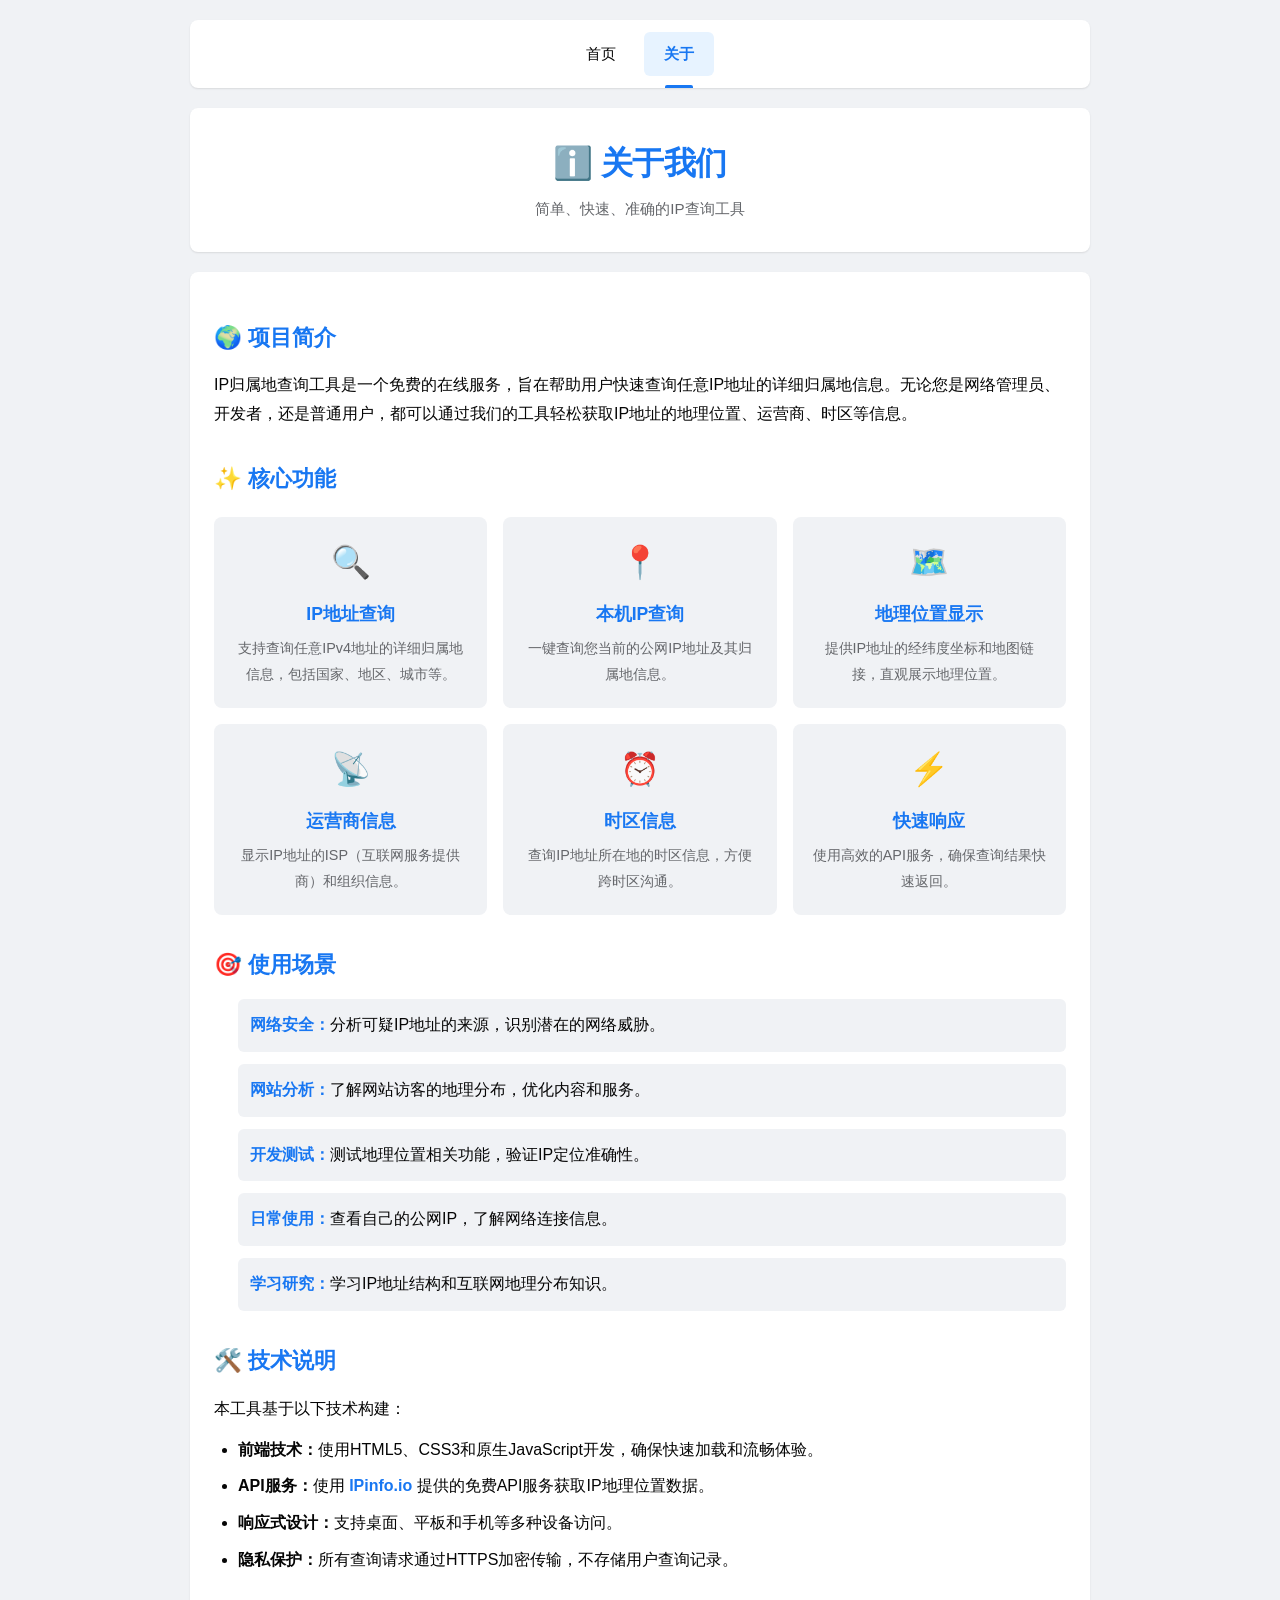
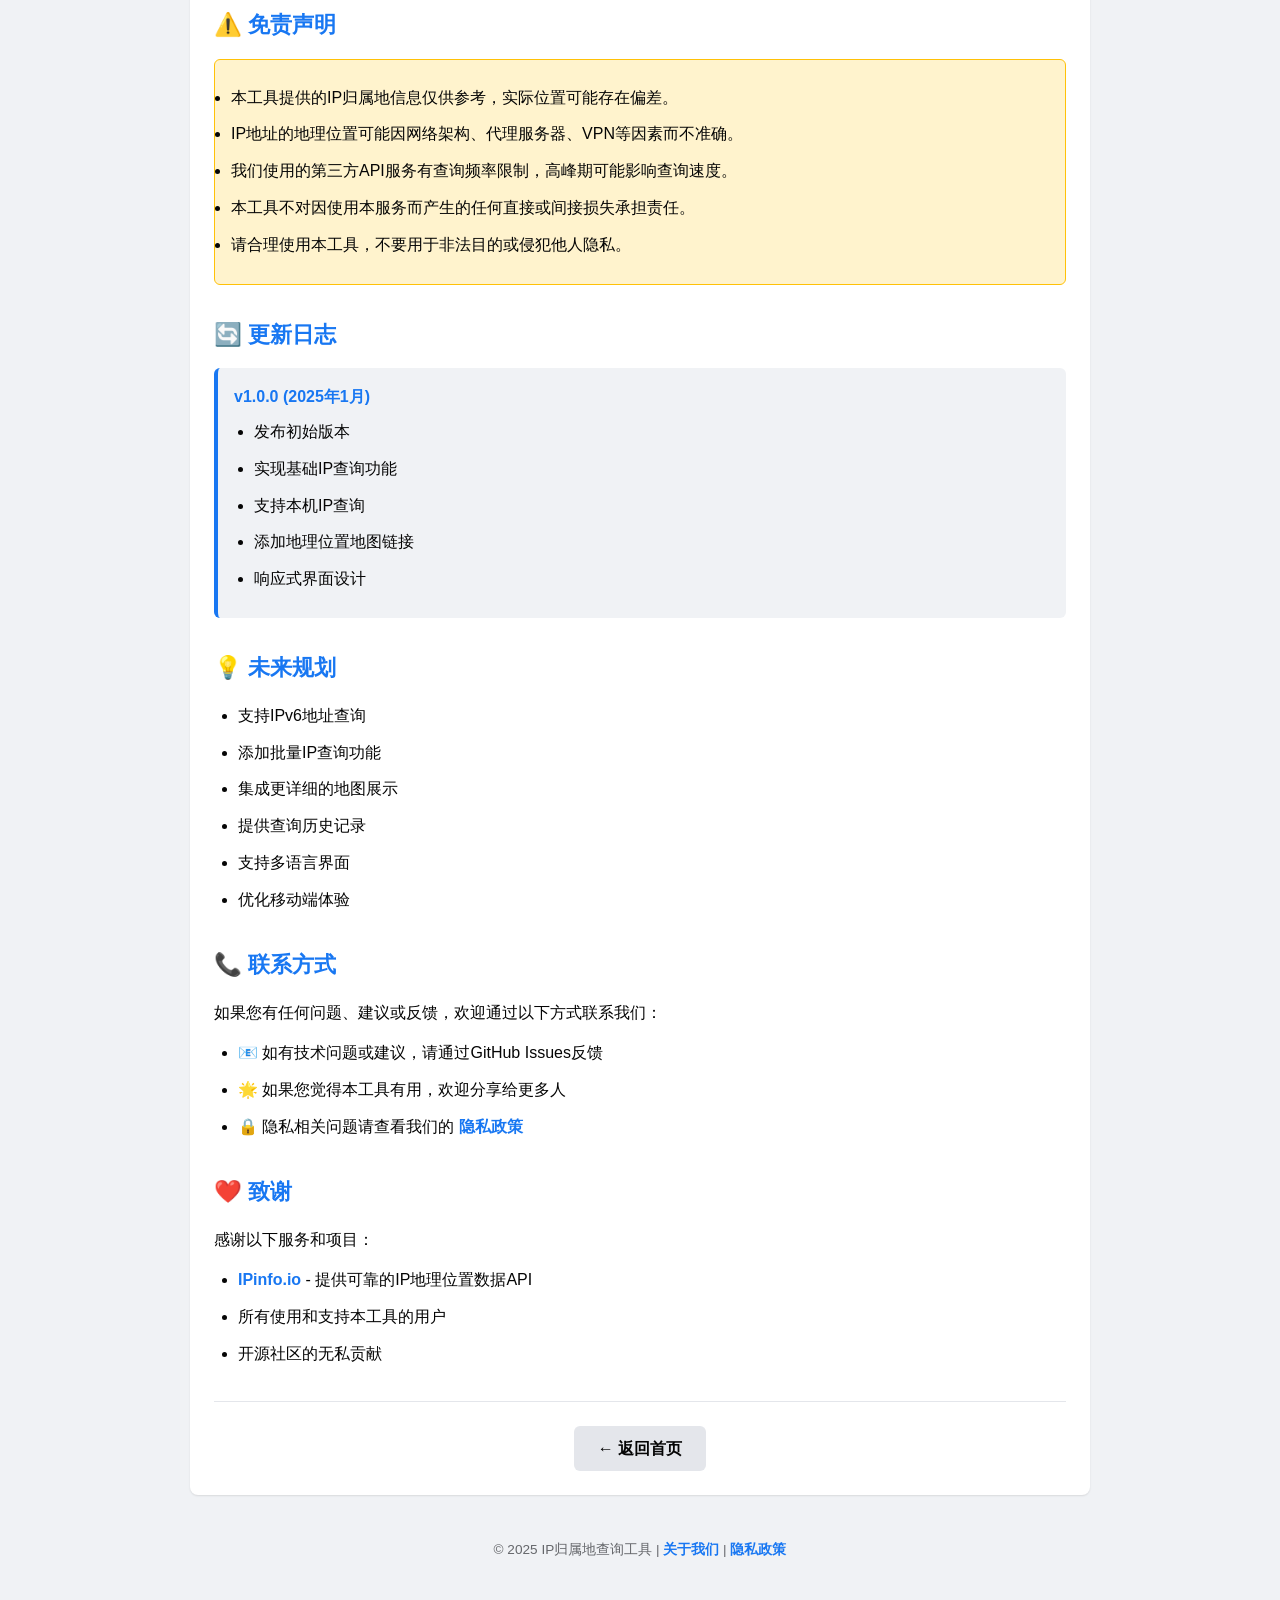
==== about.html @ 3b7e8851 "init" ====
<!DOCTYPE html>
<html lang="zh-CN">
<head>
    <meta charset="UTF-8">
    <meta name="viewport" content="width=device-width, initial-scale=1.0">
    <title>关于我们 - IP归属地查询工具</title>
    <meta name="description" content="了解IP归属地查询工具，一个免费、快速、准确的IP地址查询服务。">
    <link rel="stylesheet" href="css/style.css">
</head>
<body>
    <div class="container">
        <nav class="top-nav">
            <ul>
                <li><a href="index.html">首页</a></li>
                <li><a href="about.html" class="active">关于</a></li>
            </ul>
        </nav>

        <header>
            <h1>ℹ️ 关于我们</h1>
            <p class="subtitle">简单、快速、准确的IP查询工具</p>
        </header>

        <div class="content-section">
            <div class="about-section">
                <h2>🌍 项目简介</h2>
                <p>IP归属地查询工具是一个免费的在线服务，旨在帮助用户快速查询任意IP地址的详细归属地信息。无论您是网络管理员、开发者，还是普通用户，都可以通过我们的工具轻松获取IP地址的地理位置、运营商、时区等信息。</p>
            </div>

            <div class="about-section">
                <h2>✨ 核心功能</h2>
                <div class="features-grid">
                    <div class="feature-item">
                        <div class="feature-icon">🔍</div>
                        <h3>IP地址查询</h3>
                        <p>支持查询任意IPv4地址的详细归属地信息，包括国家、地区、城市等。</p>
                    </div>
                    <div class="feature-item">
                        <div class="feature-icon">📍</div>
                        <h3>本机IP查询</h3>
                        <p>一键查询您当前的公网IP地址及其归属地信息。</p>
                    </div>
                    <div class="feature-item">
                        <div class="feature-icon">🗺️</div>
                        <h3>地理位置显示</h3>
                        <p>提供IP地址的经纬度坐标和地图链接，直观展示地理位置。</p>
                    </div>
                    <div class="feature-item">
                        <div class="feature-icon">📡</div>
                        <h3>运营商信息</h3>
                        <p>显示IP地址的ISP（互联网服务提供商）和组织信息。</p>
                    </div>
                    <div class="feature-item">
                        <div class="feature-icon">⏰</div>
                        <h3>时区信息</h3>
                        <p>查询IP地址所在地的时区信息，方便跨时区沟通。</p>
                    </div>
                    <div class="feature-item">
                        <div class="feature-icon">⚡</div>
                        <h3>快速响应</h3>
                        <p>使用高效的API服务，确保查询结果快速返回。</p>
                    </div>
                </div>
            </div>

            <div class="about-section">
                <h2>🎯 使用场景</h2>
                <ul class="use-cases">
                    <li><strong>网络安全：</strong>分析可疑IP地址的来源，识别潜在的网络威胁。</li>
                    <li><strong>网站分析：</strong>了解网站访客的地理分布，优化内容和服务。</li>
                    <li><strong>开发测试：</strong>测试地理位置相关功能，验证IP定位准确性。</li>
                    <li><strong>日常使用：</strong>查看自己的公网IP，了解网络连接信息。</li>
                    <li><strong>学习研究：</strong>学习IP地址结构和互联网地理分布知识。</li>
                </ul>
            </div>

            <div class="about-section">
                <h2>🛠️ 技术说明</h2>
                <p>本工具基于以下技术构建：</p>
                <ul>
                    <li><strong>前端技术：</strong>使用HTML5、CSS3和原生JavaScript开发，确保快速加载和流畅体验。</li>
                    <li><strong>API服务：</strong>使用 <a href="https://ipinfo.io" target="_blank">IPinfo.io</a> 提供的免费API服务获取IP地理位置数据。</li>
                    <li><strong>响应式设计：</strong>支持桌面、平板和手机等多种设备访问。</li>
                    <li><strong>隐私保护：</strong>所有查询请求通过HTTPS加密传输，不存储用户查询记录。</li>
                </ul>
            </div>

            <div class="about-section">
                <h2>⚠️ 免责声明</h2>
                <div class="disclaimer">
                    <ul>
                        <li>本工具提供的IP归属地信息仅供参考，实际位置可能存在偏差。</li>
                        <li>IP地址的地理位置可能因网络架构、代理服务器、VPN等因素而不准确。</li>
                        <li>我们使用的第三方API服务有查询频率限制，高峰期可能影响查询速度。</li>
                        <li>本工具不对因使用本服务而产生的任何直接或间接损失承担责任。</li>
                        <li>请合理使用本工具，不要用于非法目的或侵犯他人隐私。</li>
                    </ul>
                </div>
            </div>

            <div class="about-section">
                <h2>🔄 更新日志</h2>
                <div class="changelog">
                    <div class="changelog-item">
                        <h4>v1.0.0 (2025年1月)</h4>
                        <ul>
                            <li>发布初始版本</li>
                            <li>实现基础IP查询功能</li>
                            <li>支持本机IP查询</li>
                            <li>添加地理位置地图链接</li>
                            <li>响应式界面设计</li>
                        </ul>
                    </div>
                </div>
            </div>

            <div class="about-section">
                <h2>💡 未来规划</h2>
                <ul>
                    <li>支持IPv6地址查询</li>
                    <li>添加批量IP查询功能</li>
                    <li>集成更详细的地图展示</li>
                    <li>提供查询历史记录</li>
                    <li>支持多语言界面</li>
                    <li>优化移动端体验</li>
                </ul>
            </div>

            <div class="about-section">
                <h2>📞 联系方式</h2>
                <p>如果您有任何问题、建议或反馈，欢迎通过以下方式联系我们：</p>
                <ul>
                    <li>📧 如有技术问题或建议，请通过GitHub Issues反馈</li>
                    <li>🌟 如果您觉得本工具有用，欢迎分享给更多人</li>
                    <li>🔒 隐私相关问题请查看我们的 <a href="privacy.html">隐私政策</a></li>
                </ul>
            </div>

            <div class="about-section">
                <h2>❤️ 致谢</h2>
                <p>感谢以下服务和项目：</p>
                <ul>
                    <li><a href="https://ipinfo.io" target="_blank">IPinfo.io</a> - 提供可靠的IP地理位置数据API</li>
                    <li>所有使用和支持本工具的用户</li>
                    <li>开源社区的无私贡献</li>
                </ul>
            </div>

            <div class="back-link">
                <a href="index.html">← 返回首页</a>
            </div>
        </div>

        <footer>
            <p>© 2025 IP归属地查询工具 | <a href="about.html">关于我们</a> | <a href="privacy.html">隐私政策</a></p>
        </footer>
    </div>
</body>
</html>
---- css/style.css ----
* {
    margin: 0;
    padding: 0;
    box-sizing: border-box;
}

body {
    font-family: -apple-system, BlinkMacSystemFont, 'Segoe UI', Helvetica, Arial, sans-serif;
    background: #f0f2f5;
    min-height: 100vh;
    padding: 20px;
    line-height: 1.6;
}

.container {
    max-width: 900px;
    margin: 0 auto;
}

/* 顶部导航样式 */
.top-nav {
    background: white;
    border-radius: 8px;
    box-shadow: 0 1px 2px rgba(0, 0, 0, 0.1);
    margin-bottom: 20px;
    padding: 12px 24px;
}

.top-nav ul {
    list-style: none;
    display: flex;
    gap: 8px;
    justify-content: center;
    align-items: center;
}

.top-nav li {
    margin: 0;
}

.top-nav a {
    display: block;
    padding: 10px 20px;
    color: #050505;
    text-decoration: none;
    font-size: 15px;
    font-weight: 500;
    border-radius: 6px;
    transition: all 0.2s;
    position: relative;
}

.top-nav a:hover {
    background: #f0f2f5;
    color: #1877f2;
}

.top-nav a.active {
    background: #e7f3ff;
    color: #1877f2;
    font-weight: 600;
}

.top-nav a.active::after {
    content: '';
    position: absolute;
    bottom: -12px;
    left: 50%;
    transform: translateX(-50%);
    width: 40%;
    height: 3px;
    background: #1877f2;
    border-radius: 2px 2px 0 0;
}

/* 头部样式 */
header {
    text-align: center;
    background: white;
    padding: 30px 20px;
    margin-bottom: 20px;
    border-radius: 8px;
    box-shadow: 0 1px 2px rgba(0, 0, 0, 0.1);
}

header h1 {
    font-size: 2em;
    color: #1877f2;
    margin-bottom: 8px;
    font-weight: 600;
    letter-spacing: -0.5px;
}

.subtitle {
    font-size: 0.95em;
    color: #65676b;
    font-weight: 400;
}

/* 搜索区域 */
.search-section {
    background: white;
    border-radius: 8px;
    padding: 24px;
    box-shadow: 0 1px 2px rgba(0, 0, 0, 0.1);
    margin-bottom: 20px;
}

.search-box {
    display: flex;
    gap: 10px;
    margin-bottom: 16px;
}

#ipInput {
    flex: 1;
    padding: 10px 12px;
    font-size: 15px;
    border: 1px solid #dddfe2;
    border-radius: 6px;
    outline: none;
    transition: all 0.2s;
    background: #f0f2f5;
    color: #050505;
}

#ipInput:focus {
    background: white;
    border-color: #1877f2;
    box-shadow: 0 0 0 2px rgba(24, 119, 242, 0.1);
}

#ipInput::placeholder {
    color: #8a8d91;
}

button {
    padding: 8px 16px;
    font-size: 14px;
    font-weight: 600;
    background: #1877f2;
    color: white;
    border: none;
    border-radius: 6px;
    cursor: pointer;
    transition: all 0.2s;
    display: flex;
    align-items: center;
    gap: 6px;
    white-space: nowrap;
}

button:hover {
    background: #166fe5;
}

button:active {
    background: #1564d6;
    transform: scale(0.98);
}

.btn-icon {
    font-size: 1em;
}

.quick-actions {
    display: flex;
    justify-content: center;
}

.btn-secondary {
    background: #e4e6eb;
    color: #050505;
}

.btn-secondary:hover {
    background: #d8dadf;
}

.btn-secondary:active {
    background: #ced0d4;
}

/* 加载动画 */
.loading {
    background: white;
    border-radius: 8px;
    padding: 32px;
    text-align: center;
    box-shadow: 0 1px 2px rgba(0, 0, 0, 0.1);
    margin-bottom: 20px;
}

.loading p {
    color: #1877f2;
}

.spinner {
    width: 40px;
    height: 40px;
    margin: 0 auto 16px;
    border: 3px solid #e4e6eb;
    border-top: 3px solid #1877f2;
    border-radius: 50%;
    animation: spin 0.8s linear infinite;
}

@keyframes spin {
    0% { transform: rotate(0deg); }
    100% { transform: rotate(360deg); }
}

/* 错误提示 */
.error {
    background: #ffebe9;
    border: 1px solid #f02849;
    color: #c41c00;
    padding: 12px 16px;
    border-radius: 6px;
    margin-bottom: 20px;
    text-align: center;
    font-size: 0.9em;
}

/* IP信息显示 */
.ip-info {
    background: white;
    border-radius: 8px;
    padding: 24px;
    box-shadow: 0 1px 2px rgba(0, 0, 0, 0.1);
    margin-bottom: 20px;
    animation: fadeIn 0.3s;
}

@keyframes fadeIn {
    from {
        opacity: 0;
        transform: translateY(10px);
    }
    to {
        opacity: 1;
        transform: translateY(0);
    }
}

.info-header {
    display: flex;
    align-items: center;
    justify-content: space-between;
    margin-bottom: 24px;
    padding-bottom: 16px;
    border-bottom: 1px solid #e4e6eb;
}

.info-header h2 {
    color: #050505;
    font-size: 1.6em;
    font-weight: 600;
}

.ip-type {
    padding: 6px 12px;
    background: #e7f3ff;
    color: #1877f2;
    border-radius: 6px;
    font-size: 0.85em;
    font-weight: 600;
}

.info-grid {
    display: grid;
    grid-template-columns: repeat(auto-fit, minmax(250px, 1fr));
    gap: 16px;
    margin-bottom: 24px;
}

.info-item {
    padding: 16px;
    background: #f0f2f5;
    border-radius: 8px;
    display: flex;
    flex-direction: column;
    gap: 8px;
    transition: all 0.2s;
}

.info-item:hover {
    background: #e4e6eb;
}

.info-label {
    font-size: 0.85em;
    color: #65676b;
    font-weight: 600;
}

.info-value {
    font-size: 1em;
    color: #050505;
    font-weight: 500;
    word-break: break-all;
}

/* 地图容器 */
.map-container {
    margin-top: 24px;
    padding-top: 24px;
    border-top: 1px solid #e4e6eb;
}

.map-container h3 {
    color: #050505;
    margin-bottom: 12px;
    font-size: 1.2em;
    font-weight: 600;
}

.map-link {
    padding: 12px;
    background: #f0f2f5;
    border-radius: 6px;
    font-size: 0.9em;
}

.map-link p {
    color: #65676b;
    margin-bottom: 8px;
}

.map-link a {
    color: #1877f2;
    text-decoration: none;
    font-weight: 600;
}

.map-link a:hover {
    text-decoration: underline;
}

/* 使用说明 */
.instructions {
    background: white;
    border-radius: 8px;
    padding: 24px;
    box-shadow: 0 1px 2px rgba(0, 0, 0, 0.1);
    margin-bottom: 20px;
}

.instructions h3 {
    color: #1877f2;
    margin-bottom: 16px;
    font-size: 1.3em;
    font-weight: 600;
}

.instructions ul {
    list-style-position: inside;
    margin-bottom: 16px;
    color: #65676b;
    font-size: 0.9em;
    line-height: 1.8;
}

.instructions li {
    padding: 4px 0;
    color: #050505;
}

.api-notice {
    background: #fff3cd;
    border: 1px solid #ffc107;
    padding: 12px;
    border-radius: 6px;
    font-size: 0.9em;
    color: #856404;
}

.api-notice strong {
    color: #050505;
}

.api-notice a {
    color: #1877f2;
    text-decoration: none;
    font-weight: 600;
}

.api-notice a:hover {
    text-decoration: underline;
}

/* 页脚 */
footer {
    text-align: center;
    padding: 20px 0;
    color: #65676b;
    font-size: 0.85em;
}

footer p {
    margin: 4px 0;
}

footer a {
    color: #1877f2;
    text-decoration: none;
    font-weight: 600;
}

footer a:hover {
    text-decoration: underline;
}

/* 内容页面样式 (关于页面和隐私政策页面) */
.content-section {
    background: white;
    border-radius: 8px;
    padding: 24px;
    box-shadow: 0 1px 2px rgba(0, 0, 0, 0.1);
    margin-bottom: 20px;
}

.content-section p {
    color: #050505;
    margin-bottom: 12px;
    line-height: 1.8;
}

.content-section h2 {
    color: #1877f2;
    margin: 24px 0 16px 0;
    font-size: 1.4em;
    font-weight: 600;
}

.content-section h3 {
    color: #050505;
    margin: 16px 0 12px 0;
    font-size: 1.1em;
    font-weight: 600;
}

.content-section h4 {
    color: #050505;
    margin: 12px 0 8px 0;
    font-size: 1em;
    font-weight: 600;
}

.content-section ul {
    margin: 12px 0 16px 24px;
    line-height: 1.8;
}

.content-section li {
    color: #050505;
    margin: 8px 0;
}

.content-section a {
    color: #1877f2;
    text-decoration: none;
    font-weight: 600;
}

.content-section a:hover {
    text-decoration: underline;
}

.policy-section,
.about-section {
    margin-bottom: 32px;
}

.last-updated {
    color: #65676b;
    font-size: 0.9em;
    margin-bottom: 24px;
    padding: 12px;
    background: #f0f2f5;
    border-radius: 6px;
}

.policy-notice,
.disclaimer {
    background: #fff3cd;
    border: 1px solid #ffc107;
    padding: 16px;
    border-radius: 6px;
    margin: 16px 0;
}

.policy-notice p,
.disclaimer ul {
    color: #856404;
    margin: 0;
}

.policy-notice strong {
    color: #050505;
}

.back-link {
    margin-top: 32px;
    padding-top: 24px;
    border-top: 1px solid #e4e6eb;
    text-align: center;
}

.back-link a {
    display: inline-block;
    padding: 10px 24px;
    background: #e4e6eb;
    color: #050505;
    text-decoration: none;
    border-radius: 6px;
    font-weight: 600;
    transition: all 0.2s;
}

.back-link a:hover {
    background: #d8dadf;
}

/* 功能网格 */
.features-grid {
    display: grid;
    grid-template-columns: repeat(auto-fit, minmax(250px, 1fr));
    gap: 16px;
    margin: 20px 0;
}

.feature-item {
    padding: 20px;
    background: #f0f2f5;
    border-radius: 8px;
    text-align: center;
    transition: all 0.2s;
}

.feature-item:hover {
    background: #e4e6eb;
    transform: translateY(-2px);
    box-shadow: 0 2px 4px rgba(0, 0, 0, 0.1);
}

.feature-icon {
    font-size: 2em;
    margin-bottom: 12px;
}

.feature-item h3 {
    color: #1877f2;
    font-size: 1.1em;
    margin: 12px 0 8px 0;
}

.feature-item p {
    color: #65676b;
    font-size: 0.9em;
    margin: 0;
}

/* 使用场景列表 */
.use-cases {
    list-style: none;
    margin: 16px 0;
    padding: 0;
}

.use-cases li {
    padding: 12px;
    background: #f0f2f5;
    border-radius: 6px;
    margin-bottom: 12px;
}

.use-cases strong {
    color: #1877f2;
}

/* 更新日志 */
.changelog {
    margin: 16px 0;
}

.changelog-item {
    padding: 16px;
    background: #f0f2f5;
    border-radius: 6px;
    margin-bottom: 16px;
    border-left: 4px solid #1877f2;
}

.changelog-item h4 {
    color: #1877f2;
    margin-top: 0;
}

.changelog-item ul {
    margin: 8px 0 0 20px;
}

/* 响应式设计 */
@media (max-width: 768px) {
    body {
        padding: 12px;
    }

    /* 导航移动端适配 */
    .top-nav {
        padding: 10px 16px;
    }

    .top-nav ul {
        gap: 6px;
    }

    .top-nav a {
        padding: 8px 16px;
        font-size: 14px;
    }

    .top-nav a.active::after {
        width: 60%;
        height: 2px;
    }

    header {
        padding: 20px 16px;
    }

    header h1 {
        font-size: 1.6em;
    }

    .search-section {
        padding: 16px;
    }

    .search-box {
        flex-direction: column;
    }

    button {
        width: 100%;
        justify-content: center;
    }

    .info-grid {
        grid-template-columns: 1fr;
    }

    .info-header {
        flex-direction: column;
        gap: 12px;
        text-align: center;
    }

    .instructions {
        padding: 16px;
    }

    /* 内容页面移动端优化 */
    .content-section {
        padding: 16px;
    }

    .content-section h2 {
        font-size: 1.2em;
    }

    .features-grid {
        grid-template-columns: 1fr;
    }

    .feature-item {
        padding: 16px;
    }
}

@media (max-width: 480px) {
    /* 小屏幕导航优化 */
    .top-nav {
        padding: 8px 12px;
    }

    .top-nav ul {
        gap: 4px;
        flex-wrap: wrap;
    }

    .top-nav a {
        padding: 6px 14px;
        font-size: 13px;
    }

    header h1 {
        font-size: 1.4em;
    }

    .subtitle {
        font-size: 0.85em;
    }

    .info-header h2 {
        font-size: 1.3em;
    }

    /* 小屏幕内容页面优化 */
    .content-section {
        padding: 12px;
    }

    .content-section h2 {
        font-size: 1.1em;
    }

    .content-section ul {
        margin-left: 16px;
    }

    .back-link a {
        padding: 8px 20px;
        font-size: 14px;
    }
}
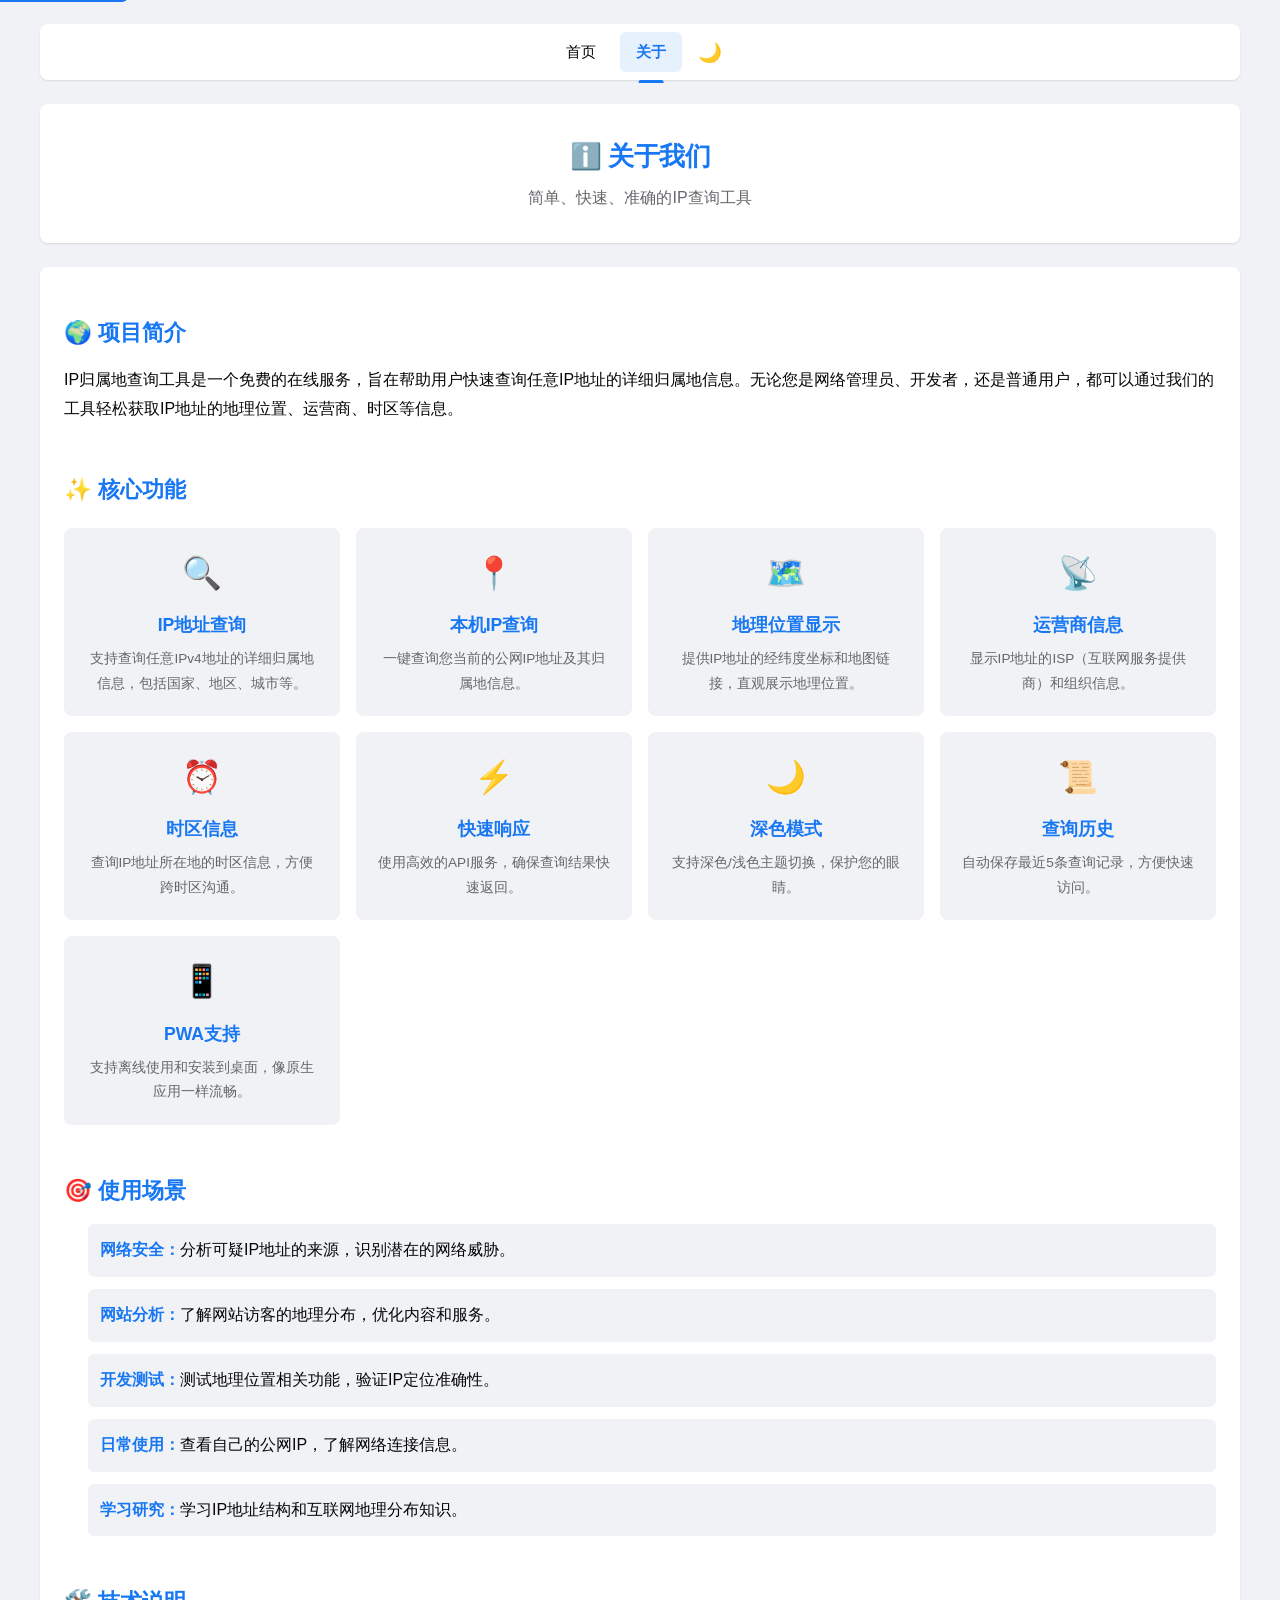
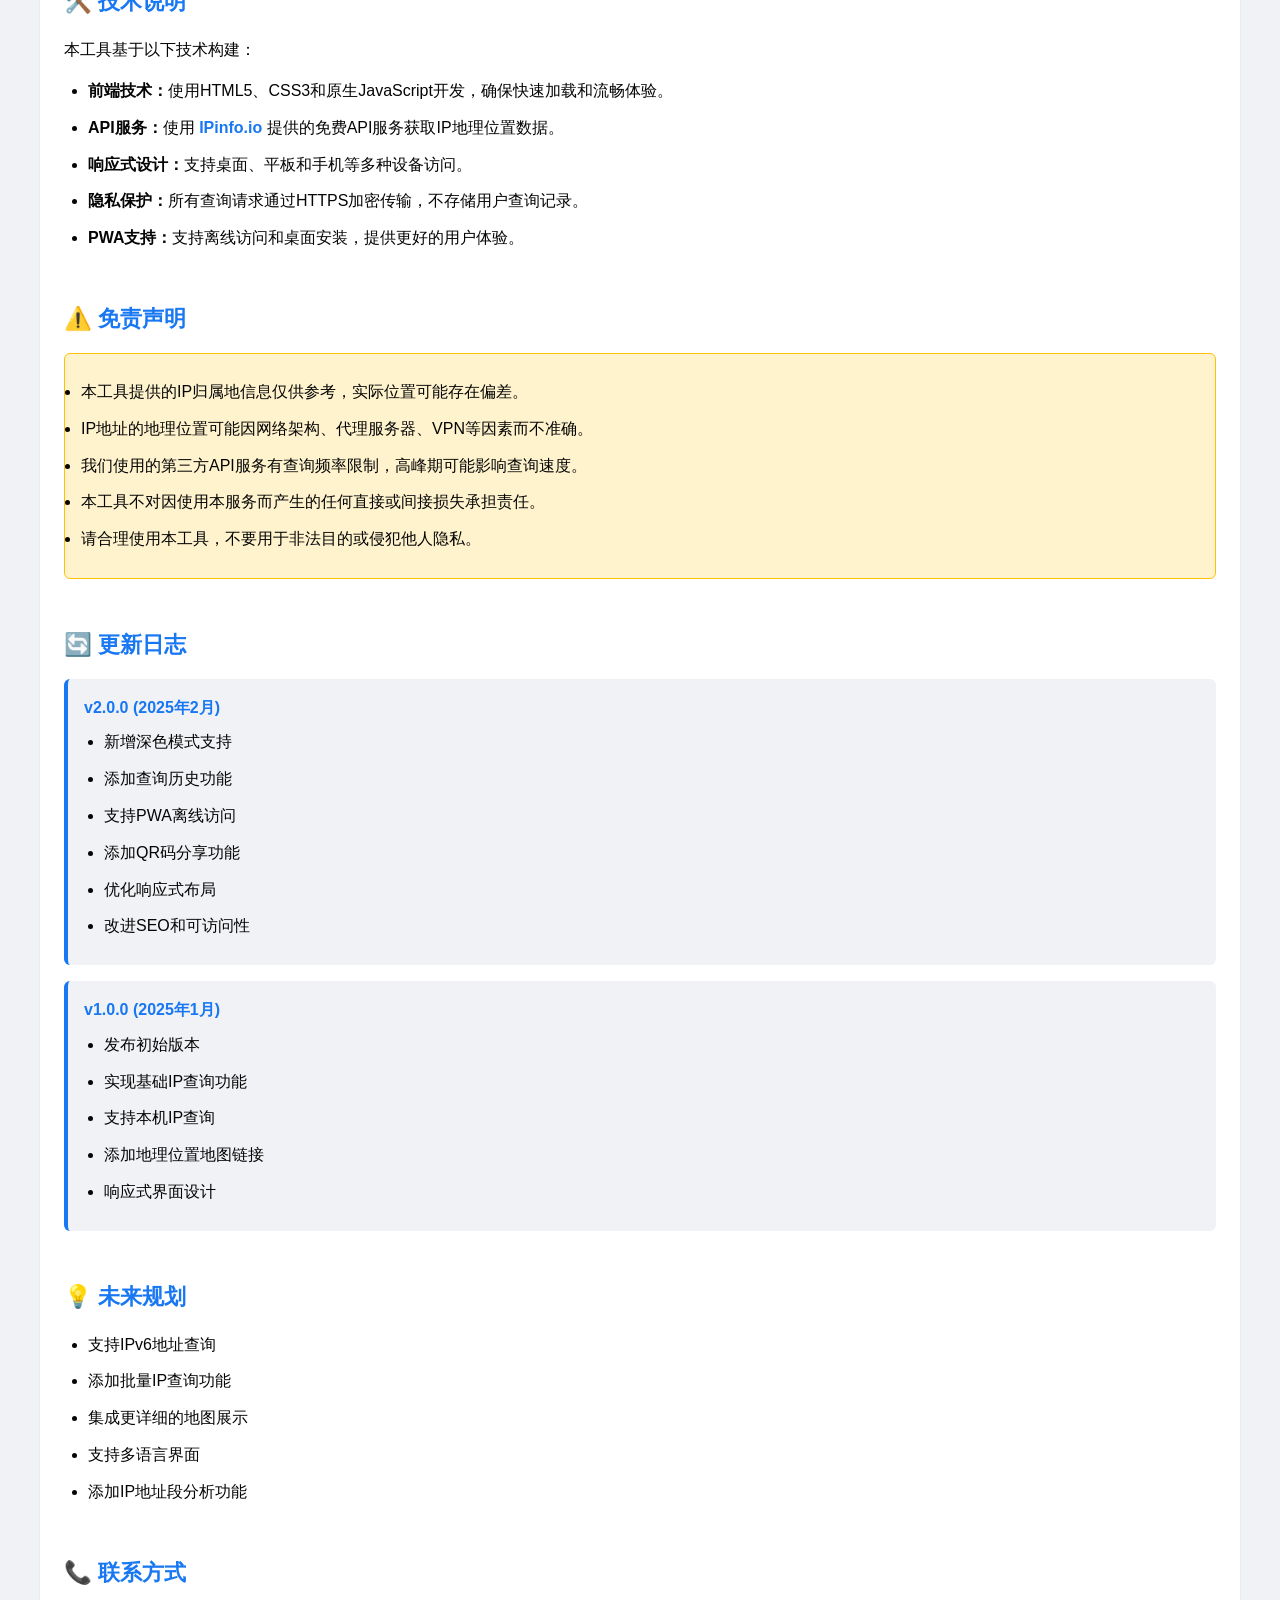
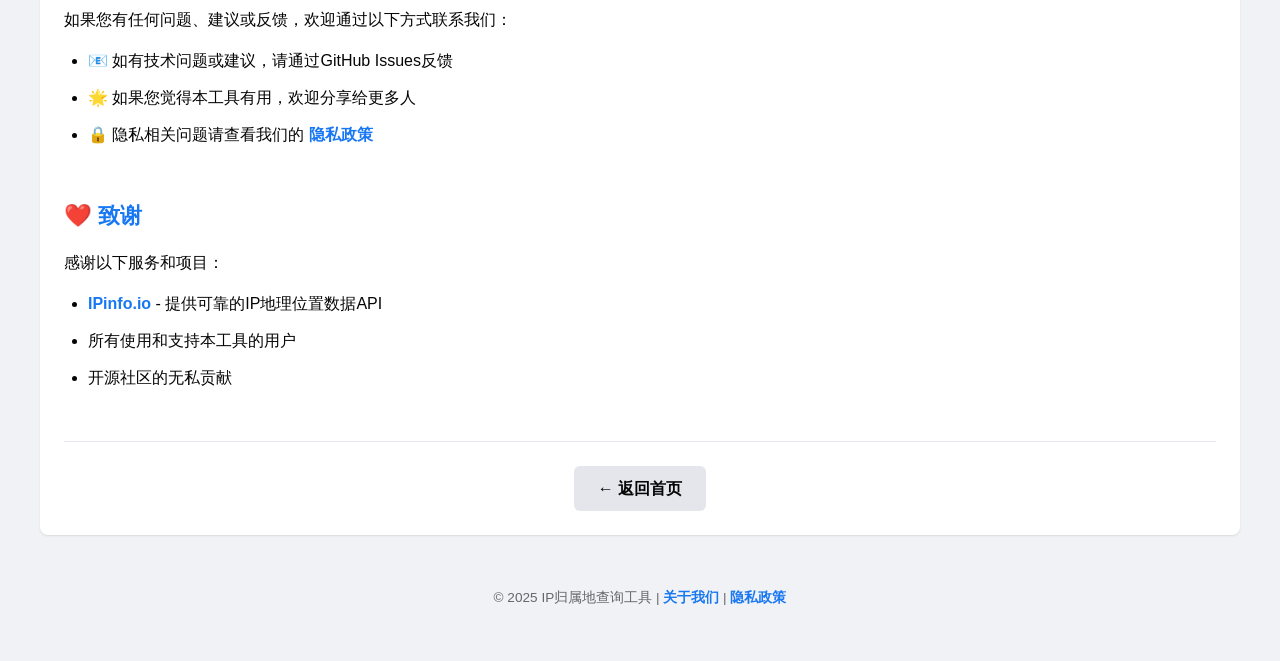
==== commit 289f4aa4: "优化" ====
--- a/about.html
+++ b/about.html
@@ -3,16 +3,76 @@
 <head>
     <meta charset="UTF-8">
     <meta name="viewport" content="width=device-width, initial-scale=1.0">
+
+    <!-- 基础SEO -->
     <title>关于我们 - IP归属地查询工具</title>
     <meta name="description" content="了解IP归属地查询工具，一个免费、快速、准确的IP地址查询服务。">
+    <meta name="keywords" content="IP查询工具,关于,使用说明,联系方式">
+    <link rel="canonical" href="https://your-domain.com/about.html">
+
+    <!-- Open Graph -->
+    <meta property="og:type" content="website">
+    <meta property="og:url" content="https://your-domain.com/about.html">
+    <meta property="og:title" content="关于我们 - IP归属地查询工具">
+    <meta property="og:description" content="了解IP归属地查询工具，一个免费、快速、准确的IP地址查询服务。">
+    <meta property="og:locale" content="zh_CN">
+
+    <!-- Favicon -->
+    <link rel="icon" type="image/svg+xml" href="data:image/svg+xml,%3Csvg xmlns='http://www.w3.org/2000/svg' viewBox='0 0 512 512'%3E%3Crect fill='%231877f2' width='512' height='512' rx='100'/%3E%3Ctext x='50%25' y='50%25' dominant-baseline='central' text-anchor='middle' font-size='200' fill='white'%3EIP%3C/text%3E%3C/svg%3E">
+
+    <!-- PWA Manifest -->
+    <link rel="manifest" href="/manifest.json">
+    <meta name="theme-color" content="#1877f2">
+
+    <!-- Stylesheet -->
     <link rel="stylesheet" href="css/style.css">
+
+    <!-- JSON-LD 结构化数据 -->
+    <script type="application/ld+json">
+    {
+        "@context": "https://schema.org",
+        "@type": "WebPage",
+        "name": "关于我们 - IP归属地查询工具",
+        "description": "了解IP归属地查询工具，一个免费、快速、准确的IP地址查询服务。",
+        "url": "https://your-domain.com/about.html",
+        "inLanguage": "zh-CN",
+        "isPartOf": {
+            "@type": "WebSite",
+            "name": "IP归属地查询工具",
+            "url": "https://your-domain.com/"
+        }
+    }
+    </script>
+    <script type="application/ld+json">
+    {
+        "@context": "https://schema.org",
+        "@type": "BreadcrumbList",
+        "itemListElement": [
+            {
+                "@type": "ListItem",
+                "position": 1,
+                "name": "首页",
+                "item": "https://your-domain.com/"
+            },
+            {
+                "@type": "ListItem",
+                "position": 2,
+                "name": "关于",
+                "item": "https://your-domain.com/about.html"
+            }
+        ]
+    }
+    </script>
 </head>
 <body>
+    <a href="#main-content" class="skip-to-content">跳转到主内容</a>
+
     <div class="container">
-        <nav class="top-nav">
+        <nav class="top-nav" role="navigation" aria-label="主导航">
             <ul>
                 <li><a href="index.html">首页</a></li>
-                <li><a href="about.html" class="active">关于</a></li>
+                <li><a href="about.html" class="active" aria-current="page">关于</a></li>
+                <li><button id="themeToggle" aria-label="切换深色模式">🌙</button></li>
             </ul>
         </nav>
 
@@ -21,7 +81,7 @@
             <p class="subtitle">简单、快速、准确的IP查询工具</p>
         </header>
 
-        <div class="content-section">
+        <main id="main-content" class="content-section">
             <div class="about-section">
                 <h2>🌍 项目简介</h2>
                 <p>IP归属地查询工具是一个免费的在线服务，旨在帮助用户快速查询任意IP地址的详细归属地信息。无论您是网络管理员、开发者，还是普通用户，都可以通过我们的工具轻松获取IP地址的地理位置、运营商、时区等信息。</p>
@@ -31,34 +91,49 @@
                 <h2>✨ 核心功能</h2>
                 <div class="features-grid">
                     <div class="feature-item">
-                        <div class="feature-icon">🔍</div>
+                        <div class="feature-icon" aria-hidden="true">🔍</div>
                         <h3>IP地址查询</h3>
                         <p>支持查询任意IPv4地址的详细归属地信息，包括国家、地区、城市等。</p>
                     </div>
                     <div class="feature-item">
-                        <div class="feature-icon">📍</div>
+                        <div class="feature-icon" aria-hidden="true">📍</div>
                         <h3>本机IP查询</h3>
                         <p>一键查询您当前的公网IP地址及其归属地信息。</p>
                     </div>
                     <div class="feature-item">
-                        <div class="feature-icon">🗺️</div>
+                        <div class="feature-icon" aria-hidden="true">🗺️</div>
                         <h3>地理位置显示</h3>
                         <p>提供IP地址的经纬度坐标和地图链接，直观展示地理位置。</p>
                     </div>
                     <div class="feature-item">
-                        <div class="feature-icon">📡</div>
+                        <div class="feature-icon" aria-hidden="true">📡</div>
                         <h3>运营商信息</h3>
                         <p>显示IP地址的ISP（互联网服务提供商）和组织信息。</p>
                     </div>
                     <div class="feature-item">
-                        <div class="feature-icon">⏰</div>
+                        <div class="feature-icon" aria-hidden="true">⏰</div>
                         <h3>时区信息</h3>
                         <p>查询IP地址所在地的时区信息，方便跨时区沟通。</p>
                     </div>
                     <div class="feature-item">
-                        <div class="feature-icon">⚡</div>
+                        <div class="feature-icon" aria-hidden="true">⚡</div>
                         <h3>快速响应</h3>
                         <p>使用高效的API服务，确保查询结果快速返回。</p>
+                    </div>
+                    <div class="feature-item">
+                        <div class="feature-icon" aria-hidden="true">🌙</div>
+                        <h3>深色模式</h3>
+                        <p>支持深色/浅色主题切换，保护您的眼睛。</p>
+                    </div>
+                    <div class="feature-item">
+                        <div class="feature-icon" aria-hidden="true">📜</div>
+                        <h3>查询历史</h3>
+                        <p>自动保存最近5条查询记录，方便快速访问。</p>
+                    </div>
+                    <div class="feature-item">
+                        <div class="feature-icon" aria-hidden="true">📱</div>
+                        <h3>PWA支持</h3>
+                        <p>支持离线使用和安装到桌面，像原生应用一样流畅。</p>
                     </div>
                 </div>
             </div>
@@ -79,9 +154,10 @@
                 <p>本工具基于以下技术构建：</p>
                 <ul>
                     <li><strong>前端技术：</strong>使用HTML5、CSS3和原生JavaScript开发，确保快速加载和流畅体验。</li>
-                    <li><strong>API服务：</strong>使用 <a href="https://ipinfo.io" target="_blank">IPinfo.io</a> 提供的免费API服务获取IP地理位置数据。</li>
+                    <li><strong>API服务：</strong>使用 <a href="https://ipinfo.io" target="_blank" rel="noopener">IPinfo.io</a> 提供的免费API服务获取IP地理位置数据。</li>
                     <li><strong>响应式设计：</strong>支持桌面、平板和手机等多种设备访问。</li>
                     <li><strong>隐私保护：</strong>所有查询请求通过HTTPS加密传输，不存储用户查询记录。</li>
+                    <li><strong>PWA支持：</strong>支持离线访问和桌面安装，提供更好的用户体验。</li>
                 </ul>
             </div>
 
@@ -102,6 +178,17 @@
                 <h2>🔄 更新日志</h2>
                 <div class="changelog">
                     <div class="changelog-item">
+                        <h4>v2.0.0 (2025年2月)</h4>
+                        <ul>
+                            <li>新增深色模式支持</li>
+                            <li>添加查询历史功能</li>
+                            <li>支持PWA离线访问</li>
+                            <li>添加QR码分享功能</li>
+                            <li>优化响应式布局</li>
+                            <li>改进SEO和可访问性</li>
+                        </ul>
+                    </div>
+                    <div class="changelog-item">
                         <h4>v1.0.0 (2025年1月)</h4>
                         <ul>
                             <li>发布初始版本</li>
@@ -120,9 +207,8 @@
                     <li>支持IPv6地址查询</li>
                     <li>添加批量IP查询功能</li>
                     <li>集成更详细的地图展示</li>
-                    <li>提供查询历史记录</li>
                     <li>支持多语言界面</li>
-                    <li>优化移动端体验</li>
+                    <li>添加IP地址段分析功能</li>
                 </ul>
             </div>
 
@@ -140,7 +226,7 @@
                 <h2>❤️ 致谢</h2>
                 <p>感谢以下服务和项目：</p>
                 <ul>
-                    <li><a href="https://ipinfo.io" target="_blank">IPinfo.io</a> - 提供可靠的IP地理位置数据API</li>
+                    <li><a href="https://ipinfo.io" target="_blank" rel="noopener">IPinfo.io</a> - 提供可靠的IP地理位置数据API</li>
                     <li>所有使用和支持本工具的用户</li>
                     <li>开源社区的无私贡献</li>
                 </ul>
@@ -149,11 +235,24 @@
             <div class="back-link">
                 <a href="index.html">← 返回首页</a>
             </div>
-        </div>
+        </main>
 
         <footer>
             <p>© 2025 IP归属地查询工具 | <a href="about.html">关于我们</a> | <a href="privacy.html">隐私政策</a></p>
         </footer>
     </div>
+
+    <script src="js/storage.js"></script>
+    <script src="js/ui.js"></script>
+    <script>
+        // 初始化主题
+        document.addEventListener('DOMContentLoaded', function() {
+            UI.initTheme();
+            const themeToggle = document.getElementById('themeToggle');
+            if (themeToggle) {
+                themeToggle.addEventListener('click', UI.toggleTheme);
+            }
+        });
+    </script>
 </body>
 </html>
--- a/css/style.css
+++ b/css/style.css
@@ -1,35 +1,162 @@
+/**
+ * IP归属地查询工具 - Facebook风格样式
+ * 支持深色模式和响应式布局
+ */
+
+/* ==================== CSS变量定义 ==================== */
+:root {
+    /* 颜色 - 亮色模式 */
+    --color-primary: #1877f2;
+    --color-primary-hover: #166fe5;
+    --color-primary-active: #1564d6;
+    --color-bg: #f0f2f5;
+    --color-surface: #ffffff;
+    --color-surface-hover: #f5f6f7;
+    --color-text: #050505;
+    --color-text-secondary: #65676b;
+    --color-text-tertiary: #8a8d91;
+    --color-border: #e4e6eb;
+    --color-border-hover: #d8dadf;
+    --color-error: #c41c00;
+    --color-error-bg: #ffebe9;
+    --color-error-border: #f02849;
+    --color-warning: #856404;
+    --color-warning-bg: #fff3cd;
+    --color-warning-border: #ffc107;
+    --color-success: #1a7f37;
+    --color-success-bg: #e0f2ec;
+
+    /* 间距 */
+    --spacing-xs: 4px;
+    --spacing-sm: 8px;
+    --spacing-md: 16px;
+    --spacing-lg: 24px;
+    --spacing-xl: 32px;
+    --spacing-2xl: 48px;
+
+    /* 字体 */
+    --font-family: -apple-system, BlinkMacSystemFont, 'Segoe UI', Helvetica, Arial, sans-serif;
+    --font-size-xs: 0.75em;
+    --font-size-sm: 0.85em;
+    --font-size-base: 1em;
+    --font-size-lg: 1.1em;
+    --font-size-xl: 1.2em;
+    --font-size-2xl: 1.6em;
+
+    /* 圆角 */
+    --radius-sm: 6px;
+    --radius-md: 8px;
+    --radius-lg: 12px;
+
+    /* 阴影 */
+    --shadow-sm: 0 1px 2px rgba(0, 0, 0, 0.1);
+    --shadow-md: 0 2px 8px rgba(0, 0, 0, 0.15);
+
+    /* 布局 */
+    --max-width: 1200px;
+    --content-max-width: 900px;
+    --header-height: 60px;
+    --sidebar-width: 320px;
+
+    /* 动画 */
+    --transition-fast: 0.15s;
+    --transition-base: 0.2s;
+    --transition-slow: 0.3s;
+}
+
+/* 深色模式变量 */
+[data-theme="dark"] {
+    --color-bg: #18191a;
+    --color-surface: #242526;
+    --color-surface-hover: #3a3b3c;
+    --color-text: #e4e6eb;
+    --color-text-secondary: #b0b3b8;
+    --color-text-tertiary: #65676b;
+    --color-border: #3e4042;
+    --color-border-hover: #4e4f50;
+    --color-error-bg: #3d1a1a;
+    --color-error-border: #e41e3f;
+    --color-warning-bg: #3d3a1a;
+    --color-success-bg: #1a3d2a;
+}
+
+/* ==================== 全局重置 ==================== */
 * {
     margin: 0;
     padding: 0;
     box-sizing: border-box;
 }
 
+html {
+    scroll-behavior: smooth;
+}
+
 body {
-    font-family: -apple-system, BlinkMacSystemFont, 'Segoe UI', Helvetica, Arial, sans-serif;
-    background: #f0f2f5;
+    font-family: var(--font-family);
+    background: var(--color-bg);
     min-height: 100vh;
-    padding: 20px;
+    padding: var(--spacing-lg);
     line-height: 1.6;
-}
-
+    color: var(--color-text);
+    transition: background var(--transition-slow), color var(--transition-slow);
+}
+
+/* 跳转到主内容链接（无障碍） */
+.skip-to-content {
+    position: absolute;
+    top: -40px;
+    left: 0;
+    background: var(--color-primary);
+    color: white;
+    padding: var(--spacing-sm) var(--spacing-md);
+    text-decoration: none;
+    border-radius: 0 0 var(--radius-sm) 0;
+    z-index: 9999;
+}
+
+.skip-to-content:focus {
+    top: 0;
+}
+
+/* ==================== 布局容器 ==================== */
 .container {
-    max-width: 900px;
+    max-width: var(--content-max-width);
     margin: 0 auto;
 }
 
-/* 顶部导航样式 */
+.main-layout {
+    display: grid;
+    grid-template-columns: 1fr;
+    gap: var(--spacing-lg);
+}
+
+/* 桌面端布局：主内容 + 侧边栏 */
+@media (min-width: 1024px) {
+    .main-layout {
+        grid-template-columns: 1fr var(--sidebar-width);
+        max-width: var(--max-width);
+        margin: 0 auto;
+    }
+
+    .container {
+        max-width: var(--max-width);
+    }
+}
+
+/* ==================== 顶部导航 ==================== */
 .top-nav {
-    background: white;
-    border-radius: 8px;
-    box-shadow: 0 1px 2px rgba(0, 0, 0, 0.1);
-    margin-bottom: 20px;
-    padding: 12px 24px;
+    background: var(--color-surface);
+    border-radius: var(--radius-md);
+    box-shadow: var(--shadow-sm);
+    margin-bottom: var(--spacing-lg);
+    padding: var(--spacing-sm) var(--spacing-lg);
+    transition: background var(--transition-slow);
 }
 
 .top-nav ul {
     list-style: none;
     display: flex;
-    gap: 8px;
+    gap: var(--spacing-sm);
     justify-content: center;
     align-items: center;
 }
@@ -39,124 +166,170 @@
 }
 
 .top-nav a {
-    display: block;
-    padding: 10px 20px;
-    color: #050505;
+    display: flex;
+    align-items: center;
+    gap: var(--spacing-sm);
+    padding: var(--spacing-sm) var(--spacing-md);
+    color: var(--color-text);
     text-decoration: none;
     font-size: 15px;
     font-weight: 500;
-    border-radius: 6px;
-    transition: all 0.2s;
+    border-radius: var(--radius-sm);
+    transition: all var(--transition-base);
     position: relative;
 }
 
 .top-nav a:hover {
-    background: #f0f2f5;
-    color: #1877f2;
+    background: var(--color-surface-hover);
+    color: var(--color-primary);
 }
 
 .top-nav a.active {
-    background: #e7f3ff;
-    color: #1877f2;
+    background: rgba(24, 119, 242, 0.1);
+    color: var(--color-primary);
     font-weight: 600;
 }
 
 .top-nav a.active::after {
     content: '';
     position: absolute;
-    bottom: -12px;
+    bottom: calc(var(--spacing-sm) * -1 - 3px);
     left: 50%;
     transform: translateX(-50%);
     width: 40%;
     height: 3px;
-    background: #1877f2;
+    background: var(--color-primary);
     border-radius: 2px 2px 0 0;
 }
 
-/* 头部样式 */
+/* 深色模式切换按钮 */
+#themeToggle {
+    background: transparent;
+    border: none;
+    font-size: 1.2em;
+    cursor: pointer;
+    padding: var(--spacing-sm);
+    border-radius: var(--radius-sm);
+    transition: background var(--transition-base);
+}
+
+#themeToggle:hover {
+    background: var(--color-surface-hover);
+}
+
+/* PWA安装按钮 */
+#installBtn {
+    display: none;
+    align-items: center;
+    gap: var(--spacing-sm);
+    background: var(--color-primary);
+    color: white;
+    border: none;
+    padding: var(--spacing-sm) var(--spacing-md);
+    border-radius: var(--radius-sm);
+    font-size: 14px;
+    font-weight: 600;
+    cursor: pointer;
+    transition: background var(--transition-base);
+}
+
+#installBtn:hover {
+    background: var(--color-primary-hover);
+}
+
+/* ==================== 页面头部 ==================== */
 header {
     text-align: center;
-    background: white;
-    padding: 30px 20px;
-    margin-bottom: 20px;
-    border-radius: 8px;
-    box-shadow: 0 1px 2px rgba(0, 0, 0, 0.1);
+    background: var(--color-surface);
+    padding: var(--spacing-xl) var(--spacing-lg);
+    margin-bottom: var(--spacing-lg);
+    border-radius: var(--radius-md);
+    box-shadow: var(--shadow-sm);
+    transition: background var(--transition-slow);
 }
 
 header h1 {
-    font-size: 2em;
-    color: #1877f2;
-    margin-bottom: 8px;
+    font-size: var(--font-size-2xl);
+    color: var(--color-primary);
+    margin-bottom: var(--spacing-sm);
     font-weight: 600;
     letter-spacing: -0.5px;
 }
 
 .subtitle {
-    font-size: 0.95em;
-    color: #65676b;
+    font-size: var(--font-size-base);
+    color: var(--color-text-secondary);
     font-weight: 400;
 }
 
-/* 搜索区域 */
+/* ==================== 搜索区域 ==================== */
 .search-section {
-    background: white;
-    border-radius: 8px;
-    padding: 24px;
-    box-shadow: 0 1px 2px rgba(0, 0, 0, 0.1);
-    margin-bottom: 20px;
+    background: var(--color-surface);
+    border-radius: var(--radius-md);
+    padding: var(--spacing-lg);
+    box-shadow: var(--shadow-sm);
+    margin-bottom: var(--spacing-lg);
+    transition: background var(--transition-slow);
 }
 
 .search-box {
     display: flex;
-    gap: 10px;
-    margin-bottom: 16px;
+    gap: var(--spacing-sm);
+    margin-bottom: var(--spacing-md);
 }
 
 #ipInput {
     flex: 1;
     padding: 10px 12px;
     font-size: 15px;
-    border: 1px solid #dddfe2;
-    border-radius: 6px;
+    border: 1px solid var(--color-border);
+    border-radius: var(--radius-sm);
     outline: none;
-    transition: all 0.2s;
-    background: #f0f2f5;
-    color: #050505;
+    transition: all var(--transition-base);
+    background: var(--color-bg);
+    color: var(--color-text);
 }
 
 #ipInput:focus {
-    background: white;
-    border-color: #1877f2;
-    box-shadow: 0 0 0 2px rgba(24, 119, 242, 0.1);
+    background: var(--color-surface);
+    border-color: var(--color-primary);
+    box-shadow: 0 0 0 2px rgba(24, 119, 242, 0.2);
 }
 
 #ipInput::placeholder {
-    color: #8a8d91;
-}
-
+    color: var(--color-text-tertiary);
+}
+
+/* 按钮基础样式 */
 button {
-    padding: 8px 16px;
+    padding: var(--spacing-sm) var(--spacing-md);
     font-size: 14px;
     font-weight: 600;
-    background: #1877f2;
+    background: var(--color-primary);
     color: white;
     border: none;
-    border-radius: 6px;
+    border-radius: var(--radius-sm);
     cursor: pointer;
-    transition: all 0.2s;
-    display: flex;
+    transition: all var(--transition-base);
+    display: inline-flex;
     align-items: center;
-    gap: 6px;
+    justify-content: center;
+    gap: var(--spacing-sm);
     white-space: nowrap;
 }
 
 button:hover {
-    background: #166fe5;
+    background: var(--color-primary-hover);
 }
 
 button:active {
-    background: #1564d6;
+    background: var(--color-primary-active);
     transform: scale(0.98);
+}
+
+button:disabled {
+    opacity: 0.6;
+    cursor: not-allowed;
 }
 
 .btn-icon {
@@ -166,41 +339,59 @@
 .quick-actions {
     display: flex;
     justify-content: center;
+    gap: var(--spacing-sm);
 }
 
 .btn-secondary {
-    background: #e4e6eb;
-    color: #050505;
+    background: var(--color-border);
+    color: var(--color-text);
 }
 
 .btn-secondary:hover {
-    background: #d8dadf;
-}
-
-.btn-secondary:active {
-    background: #ced0d4;
-}
-
-/* 加载动画 */
+    background: var(--color-border-hover);
+}
+
+/* 复制按钮 */
+.btn-copy {
+    background: transparent;
+    color: var(--color-text-secondary);
+    padding: var(--spacing-sm);
+    border: 1px solid var(--color-border);
+}
+
+.btn-copy:hover {
+    background: var(--color-surface-hover);
+    color: var(--color-primary);
+    border-color: var(--color-primary);
+}
+
+.btn-copy.copied {
+    background: var(--color-success-bg);
+    color: var(--color-success);
+    border-color: var(--color-success);
+}
+
+/* ==================== 加载动画 ==================== */
 .loading {
-    background: white;
-    border-radius: 8px;
-    padding: 32px;
+    background: var(--color-surface);
+    border-radius: var(--radius-md);
+    padding: var(--spacing-xl);
     text-align: center;
-    box-shadow: 0 1px 2px rgba(0, 0, 0, 0.1);
-    margin-bottom: 20px;
+    box-shadow: var(--shadow-sm);
+    margin-bottom: var(--spacing-lg);
+    transition: background var(--transition-slow);
 }
 
 .loading p {
-    color: #1877f2;
+    color: var(--color-primary);
 }
 
 .spinner {
     width: 40px;
     height: 40px;
-    margin: 0 auto 16px;
-    border: 3px solid #e4e6eb;
-    border-top: 3px solid #1877f2;
+    margin: 0 auto var(--spacing-md);
+    border: 3px solid var(--color-border);
+    border-top: 3px solid var(--color-primary);
     border-radius: 50%;
     animation: spin 0.8s linear infinite;
 }
@@ -210,26 +401,121 @@
     100% { transform: rotate(360deg); }
 }
 
-/* 错误提示 */
+/* ==================== 骨架屏 ==================== */
+.skeleton {
+    background: var(--color-surface);
+    border-radius: var(--radius-md);
+    padding: var(--spacing-lg);
+    box-shadow: var(--shadow-sm);
+    animation: pulse 1.5s ease-in-out infinite;
+}
+
+.skeleton-header {
+    display: flex;
+    justify-content: space-between;
+    align-items: center;
+    margin-bottom: var(--spacing-lg);
+    padding-bottom: var(--spacing-md);
+    border-bottom: 1px solid var(--color-border);
+}
+
+.skeleton-title {
+    width: 200px;
+    height: 28px;
+    background: var(--color-border);
+    border-radius: var(--radius-sm);
+}
+
+.skeleton-badge {
+    width: 80px;
+    height: 28px;
+    background: var(--color-border);
+    border-radius: var(--radius-sm);
+}
+
+.skeleton-grid {
+    display: grid;
+    grid-template-columns: repeat(auto-fit, minmax(250px, 1fr));
+    gap: var(--spacing-md);
+    margin-bottom: var(--spacing-lg);
+}
+
+.skeleton-item {
+    height: 70px;
+    background: var(--color-border);
+    border-radius: var(--radius-md);
+}
+
+.skeleton-map {
+    height: 80px;
+    background: var(--color-border);
+    border-radius: var(--radius-md);
+}
+
+@keyframes pulse {
+    0%, 100% { opacity: 1; }
+    50% { opacity: 0.6; }
+}
+
+/* ==================== 错误提示 ==================== */
 .error {
-    background: #ffebe9;
-    border: 1px solid #f02849;
-    color: #c41c00;
+    background: var(--color-error-bg);
+    border: 1px solid var(--color-error-border);
+    color: var(--color-error);
     padding: 12px 16px;
-    border-radius: 6px;
-    margin-bottom: 20px;
+    border-radius: var(--radius-sm);
+    margin-bottom: var(--spacing-lg);
     text-align: center;
-    font-size: 0.9em;
-}
-
-/* IP信息显示 */
+    font-size: var(--font-size-sm);
+}
+
+/* ==================== Toast消息 ==================== */
+.toast {
+    position: fixed;
+    top: 20px;
+    right: 20px;
+    padding: var(--spacing-md) var(--spacing-lg);
+    border-radius: var(--radius-md);
+    box-shadow: var(--shadow-md);
+    font-weight: 500;
+    z-index: 9999;
+    opacity: 0;
+    transform: translateY(-20px);
+    transition: all var(--transition-slow);
+}
+
+.toast.show {
+    opacity: 1;
+    transform: translateY(0);
+}
+
+.toast-success {
+    background: var(--color-success-bg);
+    color: var(--color-success);
+    border: 1px solid var(--color-success);
+}
+
+.toast-error {
+    background: var(--color-error-bg);
+    color: var(--color-error);
+    border: 1px solid var(--color-error-border);
+}
+
+.toast-info {
+    background: var(--color-surface);
+    color: var(--color-text);
+    border: 1px solid var(--color-border);
+}
+
+/* ==================== IP信息显示 ==================== */
 .ip-info {
-    background: white;
-    border-radius: 8px;
-    padding: 24px;
-    box-shadow: 0 1px 2px rgba(0, 0, 0, 0.1);
-    margin-bottom: 20px;
-    animation: fadeIn 0.3s;
+    background: var(--color-surface);
+    border-radius: var(--radius-md);
+    padding: var(--spacing-lg);
+    box-shadow: var(--shadow-sm);
+    margin-bottom: var(--spacing-lg);
+    animation: fadeIn var(--transition-slow);
+    transition: background var(--transition-slow);
 }
 
 @keyframes fadeIn {
@@ -247,88 +533,96 @@
     display: flex;
     align-items: center;
     justify-content: space-between;
-    margin-bottom: 24px;
-    padding-bottom: 16px;
-    border-bottom: 1px solid #e4e6eb;
+    margin-bottom: var(--spacing-lg);
+    padding-bottom: var(--spacing-md);
+    border-bottom: 1px solid var(--color-border);
+    flex-wrap: wrap;
+    gap: var(--spacing-sm);
+}
+
+.header-actions {
+    display: flex;
+    align-items: center;
+    gap: var(--spacing-sm);
 }
 
 .info-header h2 {
-    color: #050505;
-    font-size: 1.6em;
+    color: var(--color-text);
+    font-size: var(--font-size-2xl);
     font-weight: 600;
 }
 
 .ip-type {
     padding: 6px 12px;
-    background: #e7f3ff;
-    color: #1877f2;
-    border-radius: 6px;
-    font-size: 0.85em;
+    background: rgba(24, 119, 242, 0.1);
+    color: var(--color-primary);
+    border-radius: var(--radius-sm);
+    font-size: var(--font-size-sm);
     font-weight: 600;
 }
 
 .info-grid {
     display: grid;
     grid-template-columns: repeat(auto-fit, minmax(250px, 1fr));
-    gap: 16px;
-    margin-bottom: 24px;
+    gap: var(--spacing-md);
+    margin-bottom: var(--spacing-lg);
 }
 
 .info-item {
-    padding: 16px;
-    background: #f0f2f5;
-    border-radius: 8px;
+    padding: var(--spacing-md);
+    background: var(--color-bg);
+    border-radius: var(--radius-md);
     display: flex;
     flex-direction: column;
-    gap: 8px;
-    transition: all 0.2s;
+    gap: var(--spacing-sm);
+    transition: all var(--transition-base);
 }
 
 .info-item:hover {
-    background: #e4e6eb;
+    background: var(--color-surface-hover);
 }
 
 .info-label {
-    font-size: 0.85em;
-    color: #65676b;
+    font-size: var(--font-size-sm);
+    color: var(--color-text-secondary);
     font-weight: 600;
 }
 
 .info-value {
-    font-size: 1em;
-    color: #050505;
+    font-size: var(--font-size-base);
+    color: var(--color-text);
     font-weight: 500;
     word-break: break-all;
 }
 
 /* 地图容器 */
 .map-container {
-    margin-top: 24px;
-    padding-top: 24px;
-    border-top: 1px solid #e4e6eb;
+    margin-top: var(--spacing-lg);
+    padding-top: var(--spacing-lg);
+    border-top: 1px solid var(--color-border);
 }
 
 .map-container h3 {
-    color: #050505;
+    color: var(--color-text);
     margin-bottom: 12px;
-    font-size: 1.2em;
+    font-size: var(--font-size-xl);
     font-weight: 600;
 }
 
 .map-link {
     padding: 12px;
-    background: #f0f2f5;
-    border-radius: 6px;
-    font-size: 0.9em;
+    background: var(--color-bg);
+    border-radius: var(--radius-sm);
+    font-size: var(--font-size-sm);
 }
 
 .map-link p {
-    color: #65676b;
-    margin-bottom: 8px;
+    color: var(--color-text-secondary);
+    margin-bottom: var(--spacing-sm);
 }
 
 .map-link a {
-    color: #1877f2;
+    color: var(--color-primary);
     text-decoration: none;
     font-weight: 600;
 }
@@ -337,50 +631,153 @@
     text-decoration: underline;
 }
 
-/* 使用说明 */
+/* QR码区域 */
+.qr-section {
+    margin-top: var(--spacing-lg);
+    padding-top: var(--spacing-lg);
+    border-top: 1px solid var(--color-border);
+}
+
+.qr-section h3 {
+    color: var(--color-text);
+    margin-bottom: 12px;
+    font-size: var(--font-size-xl);
+    font-weight: 600;
+}
+
+.qr-container {
+    display: flex;
+    justify-content: center;
+    padding: var(--spacing-md);
+    background: var(--color-bg);
+    border-radius: var(--radius-md);
+}
+
+/* ==================== 查询历史 ==================== */
+.history-section {
+    background: var(--color-surface);
+    border-radius: var(--radius-md);
+    padding: var(--spacing-lg);
+    box-shadow: var(--shadow-sm);
+    margin-bottom: var(--spacing-lg);
+}
+
+.history-section h3 {
+    color: var(--color-text);
+    margin-bottom: var(--spacing-md);
+    font-size: var(--font-size-xl);
+    font-weight: 600;
+    display: flex;
+    justify-content: space-between;
+    align-items: center;
+}
+
+.history-header {
+    display: flex;
+    justify-content: space-between;
+    align-items: center;
+    margin-bottom: var(--spacing-md);
+}
+
+.btn-clear-history {
+    font-size: var(--font-size-sm);
+    padding: var(--spacing-xs) var(--spacing-sm);
+    background: transparent;
+    color: var(--color-text-secondary);
+    border: 1px solid var(--color-border);
+}
+
+.btn-clear-history:hover {
+    background: var(--color-error-bg);
+    color: var(--color-error);
+    border-color: var(--color-error-border);
+}
+
+.history-empty {
+    text-align: center;
+    color: var(--color-text-secondary);
+    padding: var(--spacing-lg);
+}
+
+.history-item {
+    display: grid;
+    grid-template-columns: 1fr 2fr auto;
+    align-items: center;
+    gap: var(--spacing-md);
+    padding: var(--spacing-md);
+    background: var(--color-bg);
+    border-radius: var(--radius-sm);
+    margin-bottom: var(--spacing-sm);
+    cursor: pointer;
+    transition: all var(--transition-base);
+}
+
+.history-item:hover {
+    background: var(--color-surface-hover);
+    transform: translateX(4px);
+}
+
+.history-ip {
+    font-weight: 600;
+    color: var(--color-primary);
+}
+
+.history-location {
+    color: var(--color-text-secondary);
+    overflow: hidden;
+    text-overflow: ellipsis;
+    white-space: nowrap;
+}
+
+.history-time {
+    font-size: var(--font-size-sm);
+    color: var(--color-text-tertiary);
+}
+
+/* ==================== 使用说明 ==================== */
 .instructions {
-    background: white;
-    border-radius: 8px;
-    padding: 24px;
-    box-shadow: 0 1px 2px rgba(0, 0, 0, 0.1);
-    margin-bottom: 20px;
+    background: var(--color-surface);
+    border-radius: var(--radius-md);
+    padding: var(--spacing-lg);
+    box-shadow: var(--shadow-sm);
+    margin-bottom: var(--spacing-lg);
 }
 
 .instructions h3 {
-    color: #1877f2;
-    margin-bottom: 16px;
-    font-size: 1.3em;
+    color: var(--color-primary);
+    margin-bottom: var(--spacing-md);
+    font-size: var(--font-size-xl);
     font-weight: 600;
 }
 
 .instructions ul {
     list-style-position: inside;
-    margin-bottom: 16px;
-    color: #65676b;
-    font-size: 0.9em;
+    margin-bottom: var(--spacing-md);
+    color: var(--color-text-secondary);
+    font-size: var(--font-size-sm);
     line-height: 1.8;
 }
 
 .instructions li {
     padding: 4px 0;
-    color: #050505;
+    color: var(--color-text);
 }
 
 .api-notice {
-    background: #fff3cd;
-    border: 1px solid #ffc107;
+    background: var(--color-warning-bg);
+    border: 1px solid var(--color-warning-border);
     padding: 12px;
-    border-radius: 6px;
-    font-size: 0.9em;
-    color: #856404;
+    border-radius: var(--radius-sm);
+    font-size: var(--font-size-sm);
+    color: var(--color-warning);
 }
 
 .api-notice strong {
-    color: #050505;
+    color: var(--color-text);
 }
 
 .api-notice a {
-    color: #1877f2;
+    color: var(--color-primary);
     text-decoration: none;
     font-weight: 600;
 }
@@ -389,12 +786,42 @@
     text-decoration: underline;
 }
 
-/* 页脚 */
+/* ==================== 侧边栏（广告位） ==================== */
+.sidebar {
+    display: flex;
+    flex-direction: column;
+    gap: var(--spacing-lg);
+}
+
+.ad-placeholder {
+    background: var(--color-surface);
+    border-radius: var(--radius-md);
+    display: flex;
+    align-items: center;
+    justify-content: center;
+    color: var(--color-text-secondary);
+    font-size: var(--font-size-sm);
+    text-align: center;
+    overflow: hidden;
+}
+
+.ad-sidebar {
+    min-height: 600px;
+    padding: var(--spacing-lg);
+}
+
+.ad-mobile {
+    min-height: 100px;
+    padding: var(--spacing-md);
+    margin-top: var(--spacing-lg);
+}
+
+/* ==================== 页脚 ==================== */
 footer {
     text-align: center;
-    padding: 20px 0;
-    color: #65676b;
-    font-size: 0.85em;
+    padding: var(--spacing-lg) 0;
+    color: var(--color-text-secondary);
+    font-size: var(--font-size-sm);
 }
 
 footer p {
@@ -402,7 +829,7 @@
 }
 
 footer a {
-    color: #1877f2;
+    color: var(--color-primary);
     text-decoration: none;
     font-weight: 600;
 }
@@ -411,37 +838,37 @@
     text-decoration: underline;
 }
 
-/* 内容页面样式 (关于页面和隐私政策页面) */
+/* ==================== 内容页面样式 ==================== */
 .content-section {
-    background: white;
-    border-radius: 8px;
-    padding: 24px;
-    box-shadow: 0 1px 2px rgba(0, 0, 0, 0.1);
-    margin-bottom: 20px;
+    background: var(--color-surface);
+    border-radius: var(--radius-md);
+    padding: var(--spacing-lg);
+    box-shadow: var(--shadow-sm);
+    margin-bottom: var(--spacing-lg);
 }
 
 .content-section p {
-    color: #050505;
+    color: var(--color-text);
     margin-bottom: 12px;
     line-height: 1.8;
 }
 
 .content-section h2 {
-    color: #1877f2;
+    color: var(--color-primary);
     margin: 24px 0 16px 0;
     font-size: 1.4em;
     font-weight: 600;
 }
 
 .content-section h3 {
-    color: #050505;
+    color: var(--color-text);
     margin: 16px 0 12px 0;
     font-size: 1.1em;
     font-weight: 600;
 }
 
 .content-section h4 {
-    color: #050505;
+    color: var(--color-text);
     margin: 12px 0 8px 0;
     font-size: 1em;
     font-weight: 600;
@@ -453,12 +880,12 @@
 }
 
 .content-section li {
-    color: #050505;
+    color: var(--color-text);
     margin: 8px 0;
 }
 
 .content-section a {
-    color: #1877f2;
+    color: var(--color-primary);
     text-decoration: none;
     font-weight: 600;
 }
@@ -469,79 +896,79 @@
 
 .policy-section,
 .about-section {
-    margin-bottom: 32px;
+    margin-bottom: var(--spacing-2xl);
 }
 
 .last-updated {
-    color: #65676b;
-    font-size: 0.9em;
-    margin-bottom: 24px;
+    color: var(--color-text-secondary);
+    font-size: var(--font-size-sm);
+    margin-bottom: var(--spacing-lg);
     padding: 12px;
-    background: #f0f2f5;
-    border-radius: 6px;
+    background: var(--color-bg);
+    border-radius: var(--radius-sm);
 }
 
 .policy-notice,
 .disclaimer {
-    background: #fff3cd;
-    border: 1px solid #ffc107;
+    background: var(--color-warning-bg);
+    border: 1px solid var(--color-warning-border);
     padding: 16px;
-    border-radius: 6px;
+    border-radius: var(--radius-sm);
     margin: 16px 0;
 }
 
 .policy-notice p,
 .disclaimer ul {
-    color: #856404;
+    color: var(--color-warning);
     margin: 0;
 }
 
 .policy-notice strong {
-    color: #050505;
+    color: var(--color-text);
 }
 
 .back-link {
-    margin-top: 32px;
-    padding-top: 24px;
-    border-top: 1px solid #e4e6eb;
+    margin-top: var(--spacing-2xl);
+    padding-top: var(--spacing-lg);
+    border-top: 1px solid var(--color-border);
     text-align: center;
 }
 
 .back-link a {
     display: inline-block;
     padding: 10px 24px;
-    background: #e4e6eb;
-    color: #050505;
+    background: var(--color-border);
+    color: var(--color-text);
     text-decoration: none;
-    border-radius: 6px;
-    font-weight: 600;
-    transition: all 0.2s;
+    border-radius: var(--radius-sm);
+    font-weight: 600;
+    transition: all var(--transition-base);
 }
 
 .back-link a:hover {
-    background: #d8dadf;
+    background: var(--color-border-hover);
 }
 
 /* 功能网格 */
 .features-grid {
     display: grid;
     grid-template-columns: repeat(auto-fit, minmax(250px, 1fr));
-    gap: 16px;
+    gap: var(--spacing-md);
     margin: 20px 0;
 }
 
 .feature-item {
     padding: 20px;
-    background: #f0f2f5;
-    border-radius: 8px;
+    background: var(--color-bg);
+    border-radius: var(--radius-md);
     text-align: center;
-    transition: all 0.2s;
+    transition: all var(--transition-base);
 }
 
 .feature-item:hover {
-    background: #e4e6eb;
+    background: var(--color-surface-hover);
     transform: translateY(-2px);
-    box-shadow: 0 2px 4px rgba(0, 0, 0, 0.1);
+    box-shadow: var(--shadow-md);
 }
 
 .feature-icon {
@@ -550,14 +977,14 @@
 }
 
 .feature-item h3 {
-    color: #1877f2;
+    color: var(--color-primary);
     font-size: 1.1em;
     margin: 12px 0 8px 0;
 }
 
 .feature-item p {
-    color: #65676b;
-    font-size: 0.9em;
+    color: var(--color-text-secondary);
+    font-size: var(--font-size-sm);
     margin: 0;
 }
 
@@ -570,13 +997,13 @@
 
 .use-cases li {
     padding: 12px;
-    background: #f0f2f5;
-    border-radius: 6px;
+    background: var(--color-bg);
+    border-radius: var(--radius-sm);
     margin-bottom: 12px;
 }
 
 .use-cases strong {
-    color: #1877f2;
+    color: var(--color-primary);
 }
 
 /* 更新日志 */
@@ -586,14 +1013,14 @@
 
 .changelog-item {
     padding: 16px;
-    background: #f0f2f5;
-    border-radius: 6px;
+    background: var(--color-bg);
+    border-radius: var(--radius-sm);
     margin-bottom: 16px;
-    border-left: 4px solid #1877f2;
+    border-left: 4px solid var(--color-primary);
 }
 
 .changelog-item h4 {
-    color: #1877f2;
+    color: var(--color-primary);
     margin-top: 0;
 }
 
@@ -601,7 +1028,17 @@
     margin: 8px 0 0 20px;
 }
 
-/* 响应式设计 */
+/* ==================== 响应式设计 ==================== */
+
+/* 平板 */
+@media (max-width: 1024px) {
+    .history-item {
+        grid-template-columns: 1fr;
+        text-align: center;
+    }
+}
+
+/* 手机 */
 @media (max-width: 768px) {
     body {
         padding: 12px;
@@ -677,10 +1114,15 @@
     .feature-item {
         padding: 16px;
     }
-}
-
+
+    /* 广告位移动端 */
+    .ad-sidebar {
+        display: none;
+    }
+}
+
+/* 小屏幕手机 */
 @media (max-width: 480px) {
-    /* 小屏幕导航优化 */
     .top-nav {
         padding: 8px 12px;
     }
@@ -707,7 +1149,6 @@
         font-size: 1.3em;
     }
 
-    /* 小屏幕内容页面优化 */
     .content-section {
         padding: 12px;
     }
